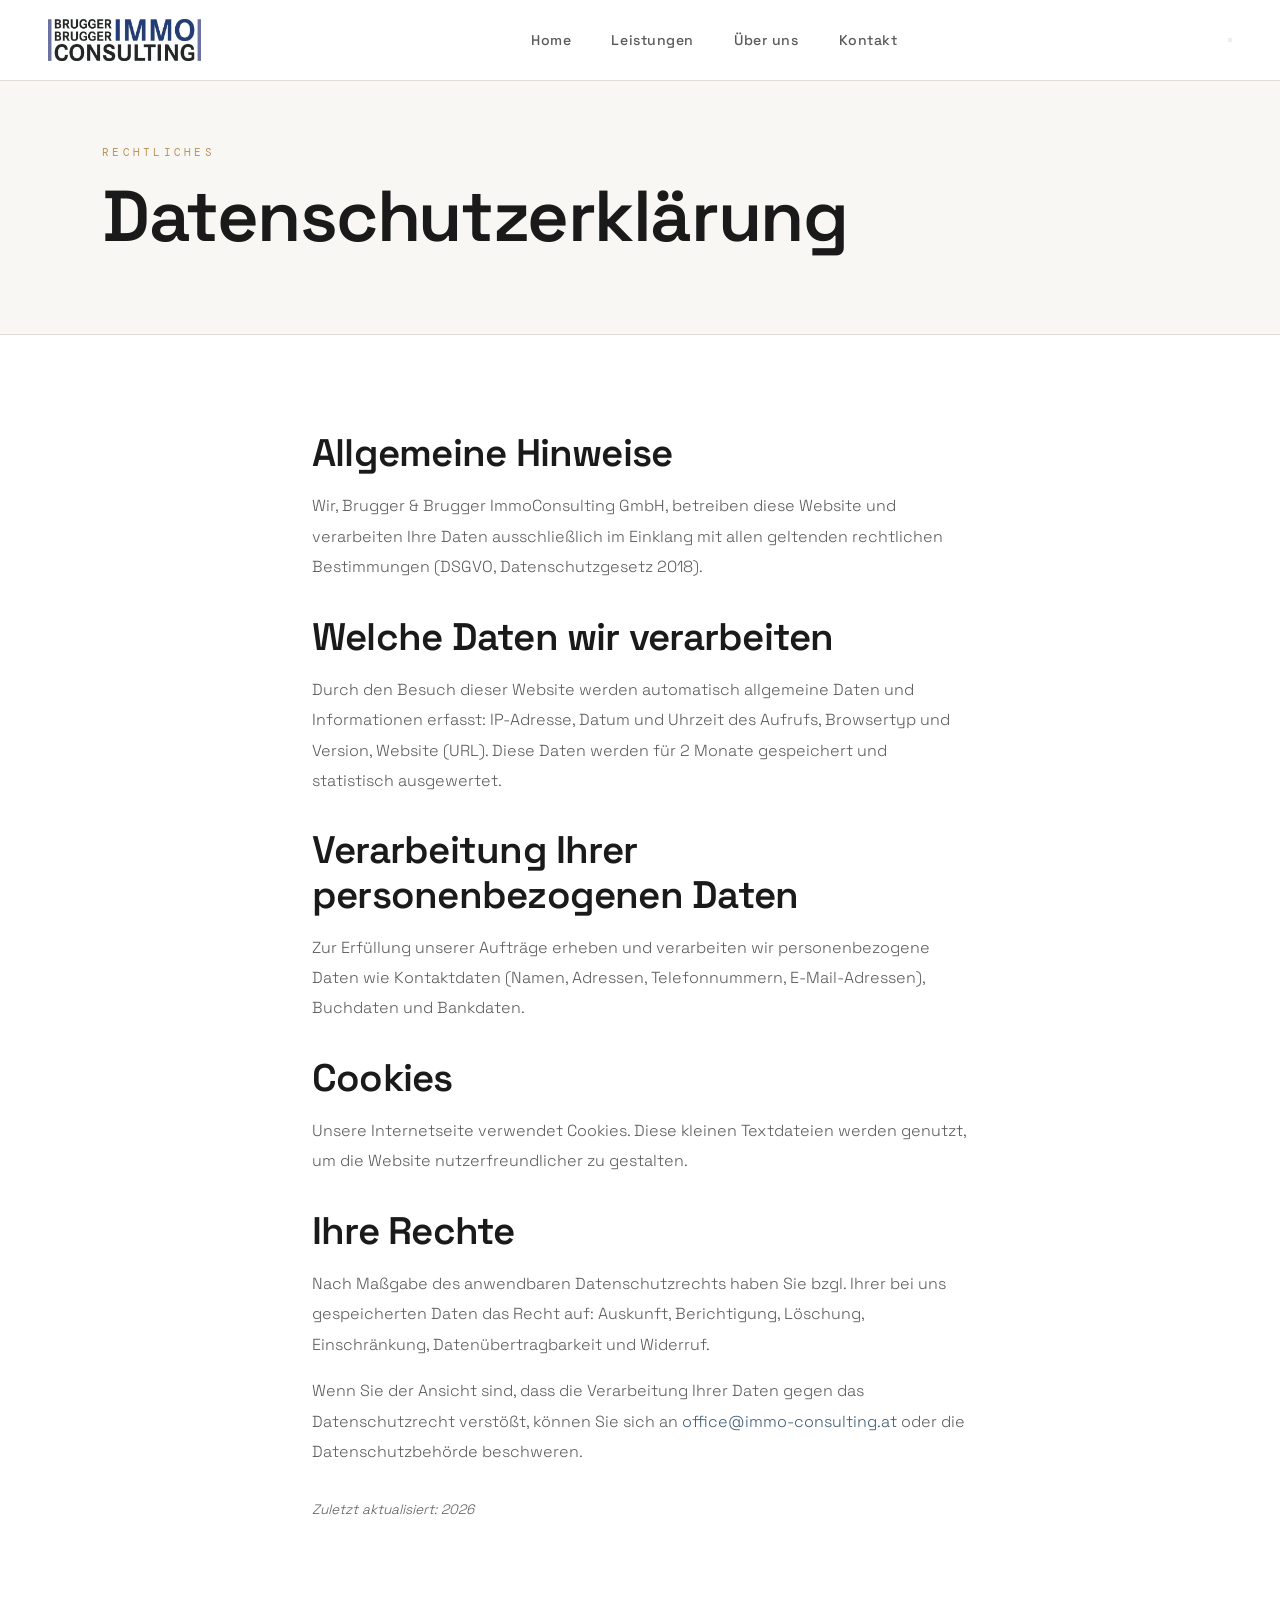
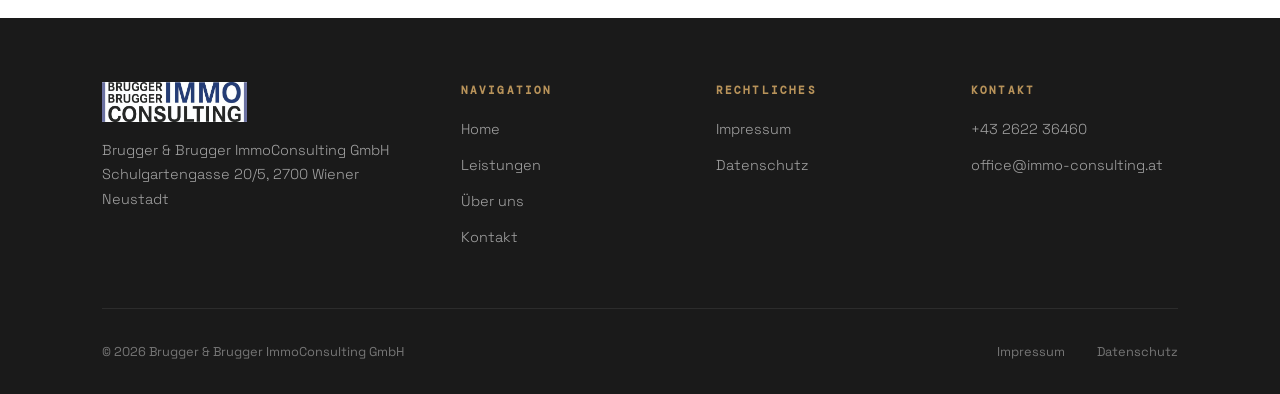
==== datenschutz.html @ 8d051830 "init: immo-consulting website - clean, organized, friendly design" ====
<!DOCTYPE html>
<html lang="de">
<head>
  <meta charset="UTF-8">
  <meta name="viewport" content="width=device-width, initial-scale=1.0">
  <title>Datenschutz — Immo-Consulting</title>
  <link rel="preconnect" href="https://fonts.googleapis.com">
  <link href="https://fonts.googleapis.com/css2?family=Space+Grotesk:wght@300;400;500;600;700&family=DM+Mono:wght@400;500&display=swap" rel="stylesheet">
  <link rel="stylesheet" href="css/style.css">
</head>
<body>

<nav class="nav">
  <a href="index.html" class="nav__logo"><img src="img/logo.jpg" alt="Immo-Consulting"></a>
  <ul class="nav__links">
    <li><a href="index.html">Home</a></li>
    <li><a href="leistungen.html">Leistungen</a></li>
    <li><a href="ueber-uns.html">Über uns</a></li>
    <li><a href="kontakt.html">Kontakt</a></li>
  </ul>
  <button class="nav__burger" aria-label="Menu"><span></span><span></span><span></span></button>
</nav>
<div class="nav__backdrop" id="navBackdrop"></div>

<header class="page-header">
  <div class="container">
    <div class="section__tag">Rechtliches</div>
    <h1>Datenschutzerklärung</h1>
  </div>
</header>

<section class="section">
  <div class="container" style="max-width: 720px;">

    <h2 style="margin-bottom:1rem;">Allgemeine Hinweise</h2>
    <p style="margin-bottom:2rem; line-height:1.9; font-weight:300;">
      Wir, Brugger & Brugger ImmoConsulting GmbH, betreiben diese Website und verarbeiten Ihre Daten ausschließlich im Einklang mit allen geltenden rechtlichen Bestimmungen (DSGVO, Datenschutzgesetz 2018).
    </p>

    <h2 style="margin-bottom:1rem;">Welche Daten wir verarbeiten</h2>
    <p style="margin-bottom:2rem; line-height:1.9; font-weight:300;">
      Durch den Besuch dieser Website werden automatisch allgemeine Daten und Informationen erfasst: IP-Adresse, Datum und Uhrzeit des Aufrufs, Browsertyp und Version, Website (URL). Diese Daten werden für 2 Monate gespeichert und statistisch ausgewertet.
    </p>

    <h2 style="margin-bottom:1rem;">Verarbeitung Ihrer personenbezogenen Daten</h2>
    <p style="margin-bottom:2rem; line-height:1.9; font-weight:300;">
      Zur Erfüllung unserer Aufträge erheben und verarbeiten wir personenbezogene Daten wie Kontaktdaten (Namen, Adressen, Telefonnummern, E-Mail-Adressen), Buchdaten und Bankdaten.
    </p>

    <h2 style="margin-bottom:1rem;">Cookies</h2>
    <p style="margin-bottom:2rem; line-height:1.9; font-weight:300;">
      Unsere Internetseite verwendet Cookies. Diese kleinen Textdateien werden genutzt, um die Website nutzerfreundlicher zu gestalten.
    </p>

    <h2 style="margin-bottom:1rem;">Ihre Rechte</h2>
    <p style="margin-bottom:1rem; line-height:1.9; font-weight:300;">
      Nach Maßgabe des anwendbaren Datenschutzrechts haben Sie bzgl. Ihrer bei uns gespeicherten Daten das Recht auf: Auskunft, Berichtigung, Löschung, Einschränkung, Datenübertragbarkeit und Widerruf.
    </p>
    <p style="margin-bottom:2rem; line-height:1.9; font-weight:300;">
      Wenn Sie der Ansicht sind, dass die Verarbeitung Ihrer Daten gegen das Datenschutzrecht verstößt, können Sie sich an <a href="mailto:office@immo-consulting.at" style="color:var(--slate);">office@immo-consulting.at</a> oder die Datenschutzbehörde beschweren.
    </p>

    <p style="color:var(--text-light); font-size:0.85rem; font-style:italic;">Zuletzt aktualisiert: 2026</p>
  </div>
</section>

<footer class="footer">
  <div class="container">
    <div class="footer__grid">
      <div class="footer__brand">
        <img src="img/logo.jpg" alt="" style="height:40px;margin-bottom:1rem;">
        <p>Brugger & Brugger ImmoConsulting GmbH<br>Schulgartengasse 20/5, 2700 Wiener Neustadt</p>
      </div>
      <div class="footer__col"><h4>Navigation</h4><ul>
        <li><a href="index.html">Home</a></li>
        <li><a href="leistungen.html">Leistungen</a></li>
        <li><a href="ueber-uns.html">Über uns</a></li>
        <li><a href="kontakt.html">Kontakt</a></li>
      </ul></div>
      <div class="footer__col"><h4>Rechtliches</h4><ul>
        <li><a href="impressum.html">Impressum</a></li>
        <li><a href="datenschutz.html">Datenschutz</a></li>
      </ul></div>
      <div class="footer__col"><h4>Kontakt</h4><ul>
        <li><a href="tel:+43262236460">+43 2622 36460</a></li>
        <li><a href="mailto:office@immo-consulting.at">office@immo-consulting.at</a></li>
      </ul></div>
    </div>
    <div class="footer__bottom">
      <span>© 2026 Brugger & Brugger ImmoConsulting GmbH</span>
      <div class="footer__legal"><a href="impressum.html">Impressum</a><a href="datenschutz.html">Datenschutz</a></div>
    </div>
  </div>
</footer>

<script>
  (function() {
    var burger = document.querySelector('.nav__burger');
    var closeBtn = document.querySelector('.nav__close');
    var backdrop = document.getElementById('navBackdrop');
    if (!burger) return;
    function closeMenu() { document.body.classList.remove('nav-open'); burger.classList.remove('toggle'); }
    function openMenu() { document.body.classList.add('nav-open'); burger.classList.add('toggle'); }
    burger.addEventListener('click', function() { if (document.body.classList.contains('nav-open')) closeMenu(); else openMenu(); });
    if (closeBtn) closeBtn.addEventListener('click', closeMenu);
    if (backdrop) backdrop.addEventListener('click', closeMenu);
    document.querySelectorAll('.nav__links a').forEach(function(link) { link.addEventListener('click', closeMenu); });
  })();
</script>

</body>
</html>
---- css/style.css ----
/* ============================================================
   Immo-Consulting — Clean, Friendly, Organised
   ============================================================ */

:root {
  --white: #ffffff;
  --offwhite: #f8f7f4;
  --cream: #f2f0eb;
  --slate: #3d5a73;
  --slate-dark: #2c4254;
  --slate-light: #5a7a96;
  --accent: #b8935a;
  --accent-dark: #9a7845;
  --text: #1a1a1a;
  --text-light: #5a5a5a;
  --border: #e2ddd5;
  --font: 'Space Grotesk', sans-serif;
  --font-mono: 'DM Mono', monospace;
}

* { margin: 0; padding: 0; box-sizing: border-box; }
html { scroll-behavior: smooth; }

body {
  font-family: var(--font);
  background: var(--white);
  color: var(--text);
  line-height: 1.65;
  overflow-x: hidden;
}

h1, h2, h3 { font-weight: 600; line-height: 1.15; letter-spacing: -0.02em; }
h1 { font-size: clamp(2.8rem, 6vw, 4.5rem); }
h2 { font-size: clamp(1.8rem, 3vw, 2.8rem); }
h3 { font-size: 1.15rem; }
p { color: var(--text-light); font-weight: 300; }
a { color: inherit; text-decoration: none; }
img { display: block; max-width: 100%; }

/* ---- LAYOUT ---- */
.container { max-width: 1140px; margin: 0 auto; padding: 0 2rem; }
.section { padding: 6rem 0; }
.section--light { background: var(--offwhite); }

/* ---- NAVIGATION ---- */
.nav {
  position: fixed;
  top: 0; left: 0; right: 0;
  z-index: 1000;
  padding: 1.2rem 3rem;
  display: flex;
  justify-content: space-between;
  align-items: center;
  background: rgba(255,255,255,0.95);
  backdrop-filter: blur(12px);
  border-bottom: 1px solid var(--border);
}

.nav__logo img { height: 42px; width: auto; }

.nav__links {
  display: flex;
  list-style: none;
  gap: 2.5rem;
  align-items: center;
}

.nav__links a {
  font-size: 0.88rem;
  font-weight: 500;
  letter-spacing: 0.04em;
  color: var(--text-light);
  transition: color 0.25s ease;
  position: relative;
}

.nav__links a:hover,
.nav__links a.active { color: var(--slate); }

.nav__links a::after {
  content: '';
  position: absolute;
  bottom: -4px; left: 0;
  width: 0; height: 1.5px;
  background: var(--accent);
  transition: width 0.25s ease;
}

.nav__links a:hover::after,
.nav__links a.active::after { width: 100%; }

/* ---- BUTTONS ---- */
.btn {
  display: inline-block;
  padding: 0.9rem 2rem;
  font-family: var(--font);
  font-size: 0.82rem;
  font-weight: 600;
  letter-spacing: 0.06em;
  text-transform: uppercase;
  cursor: pointer;
  border: none;
  border-radius: 3px;
  transition: all 0.25s ease;
  text-align: center;
}

.btn--primary { background: var(--slate); color: var(--white); }
.btn--primary:hover { background: var(--slate-dark); transform: translateY(-1px); }

.btn--outline { background: transparent; color: var(--text); border: 1.5px solid var(--border); }
.btn--outline:hover { border-color: var(--slate); color: var(--slate); }

.btn--outline.btn--dark { border-color: var(--slate); color: var(--slate); }
.btn--outline.btn--dark:hover { background: var(--slate); color: var(--white); }

/* ---- HERO ---- */
.hero {
  padding-top: 5rem;
  background: var(--offwhite);
  min-height: 90vh;
  display: flex;
  align-items: center;
}

.hero__inner {
  display: grid;
  grid-template-columns: 1fr 1fr;
  gap: 4rem;
  align-items: center;
  max-width: 1140px;
  margin: 0 auto;
  padding: 4rem 2rem;
}

.hero__tag {
  font-family: var(--font-mono);
  font-size: 0.72rem;
  letter-spacing: 0.25em;
  text-transform: uppercase;
  color: var(--accent);
  margin-bottom: 1.5rem;
}

.hero h1 { margin-bottom: 1.5rem; }
.hero h1 .accent { color: var(--slate); font-weight: 400; }

.hero__sub {
  font-size: 1.1rem;
  color: var(--text-light);
  max-width: 440px;
  margin-bottom: 2.5rem;
  font-weight: 300;
}

.hero__btns { display: flex; gap: 1rem; flex-wrap: wrap; }

.hero__image img {
  width: 100%;
  border-radius: 6px;
  box-shadow: 0 20px 60px rgba(0,0,0,0.1);
  object-fit: cover;
  aspect-ratio: 4/3;
}

/* ---- SECTION HEADERS ---- */
.section__tag {
  font-family: var(--font-mono);
  font-size: 0.68rem;
  letter-spacing: 0.3em;
  text-transform: uppercase;
  color: var(--accent);
  margin-bottom: 1rem;
}

.section__title { margin-bottom: 1rem; }
.section__desc { font-size: 1.05rem; max-width: 520px; font-weight: 300; margin-bottom: 3rem; }

/* ---- SERVICES GRID ---- */
.services-grid {
  display: grid;
  grid-template-columns: repeat(3, 1fr);
  gap: 1.5rem;
}

.service-card {
  background: var(--white);
  border: 1px solid var(--border);
  border-radius: 6px;
  padding: 2rem 1.8rem;
  transition: box-shadow 0.3s ease, transform 0.3s ease;
}

.service-card:hover {
  box-shadow: 0 8px 30px rgba(0,0,0,0.07);
  transform: translateY(-3px);
}

.service-card__icon {
  width: 44px; height: 44px;
  background: var(--offwhite);
  border-radius: 50%;
  display: flex;
  align-items: center;
  justify-content: center;
  margin-bottom: 1.2rem;
  font-size: 1.1rem;
  color: var(--slate);
}

.service-card h3 { margin-bottom: 0.6rem; color: var(--text); font-size: 1rem; }
.service-card p { font-size: 0.9rem; line-height: 1.7; }

/* ---- SPLIT SECTION ---- */
.split-section {
  display: grid;
  grid-template-columns: 1fr 1fr;
  gap: 5rem;
  align-items: center;
}

.split-section__image img {
  width: 100%;
  border-radius: 6px;
  box-shadow: 0 12px 40px rgba(0,0,0,0.08);
}

/* ---- HOURS CARD ---- */
.hours-card {
  background: var(--slate);
  border-radius: 10px;
  padding: 4rem;
  text-align: center;
  max-width: 600px;
  margin: 0 auto;
}

.hours-card .section__tag { color: rgba(255,255,255,0.6); }
.hours-card .section__title { color: var(--white); }

.hours-list { margin-top: 2rem; }

.hours-row {
  display: flex;
  justify-content: center;
  gap: 3rem;
  padding: 0.8rem 0;
  border-bottom: 1px solid rgba(255,255,255,0.1);
}

.hours-row:last-child { border-bottom: none; }

.hours-day {
  font-weight: 500;
  color: var(--white);
  min-width: 80px;
}

.hours-time {
  font-family: var(--font-mono);
  font-size: 0.9rem;
  color: rgba(255,255,255,0.8);
}

/* ---- CTA ---- */
.cta-section {
  background: var(--cream);
  text-align: center;
  padding: 7rem 2rem;
  border-top: 1px solid var(--border);
}

.cta-section h2 { margin-bottom: 1rem; }
.cta-section p { margin-bottom: 2rem; }

/* ---- FOOTER ---- */
.footer {
  background: var(--text);
  color: var(--white);
  padding: 4rem 0 2rem;
}

.footer__grid {
  display: grid;
  grid-template-columns: 1.5fr 1fr 1fr 1fr;
  gap: 3rem;
  margin-bottom: 3rem;
}

.footer__brand img { height: 36px; margin-bottom: 0.8rem; }
.footer__brand p { font-size: 0.9rem; color: rgba(255,255,255,0.6); font-weight: 300; line-height: 1.7; }

.footer__col h4 {
  font-family: var(--font-mono);
  font-size: 0.68rem;
  letter-spacing: 0.2em;
  text-transform: uppercase;
  color: var(--accent);
  margin-bottom: 1rem;
}

.footer__col ul { list-style: none; }
.footer__col li { margin-bottom: 0.6rem; }
.footer__col a { color: rgba(255,255,255,0.6); font-size: 0.9rem; font-weight: 300; transition: color 0.25s ease; }
.footer__col a:hover { color: var(--white); }

.footer__bottom {
  display: flex;
  justify-content: space-between;
  align-items: center;
  padding-top: 2rem;
  border-top: 1px solid rgba(255,255,255,0.08);
  font-size: 0.8rem;
  color: rgba(255,255,255,0.4);
}

.footer__legal { display: flex; gap: 2rem; }
.footer__legal a { color: rgba(255,255,255,0.4); font-size: 0.8rem; transition: color 0.25s ease; }
.footer__legal a:hover { color: var(--white); }

/* ---- PAGE HEADER ---- */
.page-header {
  padding: 9rem 0 4rem;
  background: var(--offwhite);
  border-bottom: 1px solid var(--border);
}

.page-header .section__tag { margin-bottom: 0.8rem; }
.page-header h1 { margin-bottom: 0.8rem; }
.page-header p { font-size: 1.05rem; max-width: 500px; }

/* ---- CONTACT PAGE ---- */
.contact-grid {
  display: grid;
  grid-template-columns: 1fr 1fr;
  gap: 4rem;
  align-items: start;
}

.contact-info__item { margin-bottom: 2rem; }
.contact-info__item h4 {
  font-family: var(--font-mono);
  font-size: 0.68rem;
  letter-spacing: 0.2em;
  text-transform: uppercase;
  color: var(--accent);
  margin-bottom: 0.4rem;
}
.contact-info__item p { font-size: 1.05rem; color: var(--text); font-weight: 400; }
.contact-info__item a { color: var(--slate); }

.form-group { display: flex; flex-direction: column; gap: 0.4rem; margin-bottom: 1rem; }
.form-group label {
  font-size: 0.82rem;
  font-weight: 500;
  color: var(--text);
}
.form-group input,
.form-group textarea {
  background: var(--offwhite);
  border: 1.5px solid var(--border);
  color: var(--text);
  font-family: var(--font);
  font-size: 0.95rem;
  padding: 0.8rem 1rem;
  border-radius: 4px;
  outline: none;
  resize: vertical;
  transition: border-color 0.25s ease;
}
.form-group input:focus,
.form-group textarea:focus { border-color: var(--slate); }
.form-group textarea { min-height: 130px; }

/* ---- MOBILE NAV ---- */
@media (max-width: 1024px) {
  .nav { padding: 1rem 1.5rem; }
  .nav__links {
    display: none;
    flex-direction: column;
    position: fixed;
    top: 0; left: 0; right: 0; bottom: 0;
    width: 100%; height: 100vh; height: 100dvh;
    background: #fff;
    padding: 5rem 2rem 2rem;
    gap: 0;
    z-index: 999;
    justify-content: flex-start;
    overflow-y: auto;
    opacity: 0;
    pointer-events: none;
    transition: opacity 0.3s ease;
  }

  body.nav-open .nav__links {
    opacity: 1;
    pointer-events: auto;
  }

  .nav__links a {
    font-size: 1.1rem;
    padding: 1rem 0;
    border-bottom: 1px solid var(--border);
    width: 100%;
    text-align: left;
    color: var(--text);
  }

  .nav__close {
    display: flex;
    position: fixed;
    top: 1.2rem; right: 1.5rem;
    width: 36px; height: 36px;
    z-index: 1001;
    background: none; border: none;
    cursor: pointer;
    align-items: center;
    justify-content: center;
    opacity: 0; pointer-events: none;
    transition: opacity 0.3s ease;
  }

  body.nav-open .nav__close { opacity: 1; pointer-events: auto; }

  .nav__close::before,
  .nav__close::after {
    content: '';
    position: absolute;
    width: 22px; height: 2px;
    background: var(--text);
  }
  .nav__close::before { transform: rotate(45deg); }
  .nav__close::after { transform: rotate(-45deg); }

  .nav__burger { display: flex; flex-direction: column; gap: 5px; z-index: 1002; background: none; border: none; cursor: pointer; padding: 4px; }
  .nav__burger span { width: 22px; height: 2px; background: var(--text); transition: all 0.3s ease; border-radius: 1px; }
  .nav__burger.toggle span:nth-child(1) { transform: rotate(45deg) translate(5px, 5px); }
  .nav__burger.toggle span:nth-child(2) { opacity: 0; }
  .nav__burger.toggle span:nth-child(3) { transform: rotate(-45deg) translate(5px, -5px); }
  body.nav-open .nav__burger { display: none; }

  .nav__backdrop {
    display: block;
    position: fixed; inset: 0;
    background: rgba(0,0,0,0);
    z-index: 998;
    pointer-events: none;
    transition: background 0.3s ease;
  }
  body.nav-open .nav__backdrop {
    background: rgba(0,0,0,0.4);
    pointer-events: auto;
  }

  .hero__inner { grid-template-columns: 1fr; gap: 2rem; padding: 6rem 2rem 3rem; }
  .hero__image { order: -1; }
  .split-section { grid-template-columns: 1fr; gap: 2rem; }
  .services-grid { grid-template-columns: 1fr; }
  .footer__grid { grid-template-columns: 1fr 1fr; gap: 2rem; }
  .footer__bottom { flex-direction: column; gap: 1rem; text-align: center; }
  body.nav-open { overflow: hidden; }
}

@media (max-width: 640px) {
  .footer__grid { grid-template-columns: 1fr; }
  .hours-card { padding: 2.5rem 1.5rem; }
  .hero__btns { flex-direction: column; }
}
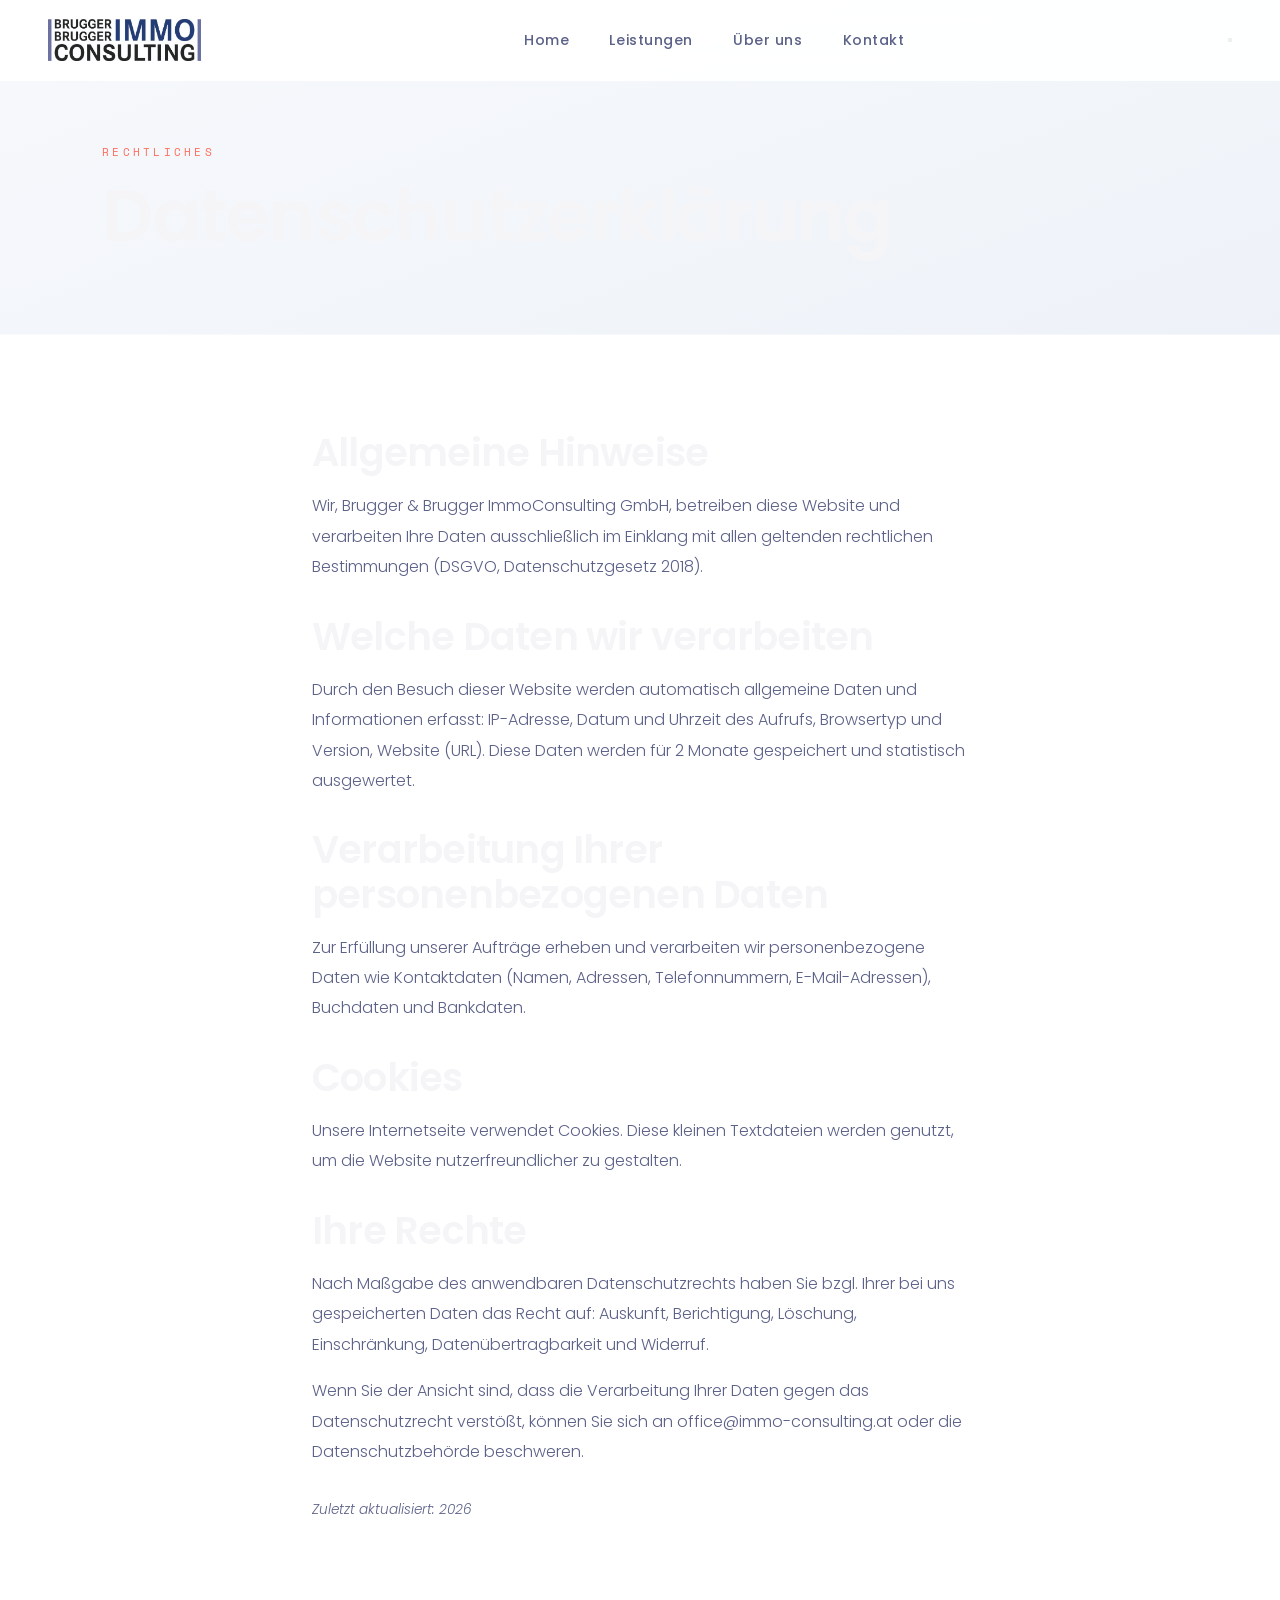
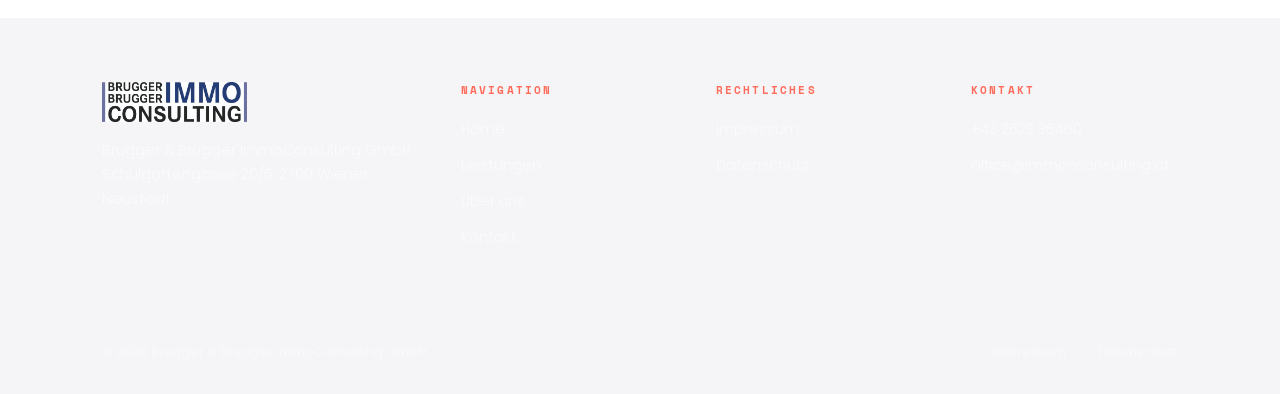
==== commit 2197c1be: "feat: new fresh color palette - coral/teal, Poppins font, fullscreen dark burger menu" ====
--- a/datenschutz.html
+++ b/datenschutz.html
@@ -5,7 +5,7 @@
   <meta name="viewport" content="width=device-width, initial-scale=1.0">
   <title>Datenschutz — Immo-Consulting</title>
   <link rel="preconnect" href="https://fonts.googleapis.com">
-  <link href="https://fonts.googleapis.com/css2?family=Space+Grotesk:wght@300;400;500;600;700&family=DM+Mono:wght@400;500&display=swap" rel="stylesheet">
+  <link href="https://fonts.googleapis.com/css2?family=Poppins:wght@300;400;500;600;700&family=Space+Mono:wght@400;500&display=swap" rel="stylesheet">
   <link rel="stylesheet" href="css/style.css">
 </head>
 <body>
--- a/css/style.css
+++ b/css/style.css
@@ -4,18 +4,19 @@
 
 :root {
   --white: #ffffff;
-  --offwhite: #f8f7f4;
-  --cream: #f2f0eb;
-  --slate: #3d5a73;
-  --slate-dark: #2c4254;
-  --slate-light: #5a7a96;
-  --accent: #b8935a;
-  --accent-dark: #9a7845;
-  --text: #1a1a1a;
-  --text-light: #5a5a5a;
-  --border: #e2ddd5;
-  --font: 'Space Grotesk', sans-serif;
-  --font-mono: 'DM Mono', monospace;
+  --offwhite: #f7f9fc;
+  --light: #eef2f8;
+  --coral: #ff6b5b;
+  --coral-dark: #e84f42;
+  --coral-dark: #ff6b5b;
+  --teal: #1db8a4;
+  --teal-dark: #159885;
+  --blue: #4a7ffc;
+  --text: #1a1a2e;
+  --text-light: #5c6188;
+  --border: #e4e8f0;
+  --font: 'Poppins', sans-serif;
+  --font-mono: 'Space Mono', monospace;
 }
 
 * { margin: 0; padding: 0; box-sizing: border-box; }
@@ -24,7 +25,7 @@
 body {
   font-family: var(--font);
   background: var(--white);
-  color: var(--text);
+  color: #f5f5f7;
   line-height: 1.65;
   overflow-x: hidden;
 }
@@ -40,7 +41,7 @@
 /* ---- LAYOUT ---- */
 .container { max-width: 1140px; margin: 0 auto; padding: 0 2rem; }
 .section { padding: 6rem 0; }
-.section--light { background: var(--offwhite); }
+.section--light { background: linear-gradient(160deg, #f7f9fc 0%, #eef2f8 100%); }
 
 /* ---- NAVIGATION ---- */
 .nav {
@@ -51,9 +52,9 @@
   display: flex;
   justify-content: space-between;
   align-items: center;
-  background: rgba(255,255,255,0.95);
+  background: rgba(255,255,255,0.92);
   backdrop-filter: blur(12px);
-  border-bottom: 1px solid var(--border);
+  border-bottom: 1px solid rgba(255,255,255,0.08);
 }
 
 .nav__logo img { height: 42px; width: auto; }
@@ -75,7 +76,7 @@
 }
 
 .nav__links a:hover,
-.nav__links a.active { color: var(--slate); }
+.nav__links a.active { color: var(--coral); }
 
 .nav__links a::after {
   content: '';
@@ -105,20 +106,20 @@
   text-align: center;
 }
 
-.btn--primary { background: var(--slate); color: var(--white); }
-.btn--primary:hover { background: var(--slate-dark); transform: translateY(-1px); }
-
-.btn--outline { background: transparent; color: var(--text); border: 1.5px solid var(--border); }
-.btn--outline:hover { border-color: var(--slate); color: var(--slate); }
-
-.btn--outline.btn--dark { border-color: var(--slate); color: var(--slate); }
-.btn--outline.btn--dark:hover { background: var(--slate); color: var(--white); }
+.btn--primary { background: var(--coral); color: #f5f5f7; }
+.btn--primary:hover { background: var(--coral-dark); transform: translateY(-1px); }
+
+.btn--outline { background: transparent; color: #f5f5f7; border: 1.5px solid rgba(255,255,255,0.2); }
+.btn--outline:hover { border-color: var(--coral); color: var(--coral); }
+
+.btn--outline.btn--dark { border-color: var(--coral); color: var(--coral); }
+.btn--outline.btn--dark:hover { background: var(--coral); color: #f5f5f7; }
 
 /* ---- HERO ---- */
 .hero {
   padding-top: 5rem;
-  background: var(--offwhite);
-  min-height: 90vh;
+  background: linear-gradient(160deg, #f7f9fc 0%, #eef2f8 100%);
+  min-height: 92vh;
   display: flex;
   align-items: center;
 }
@@ -138,12 +139,12 @@
   font-size: 0.72rem;
   letter-spacing: 0.25em;
   text-transform: uppercase;
-  color: var(--accent);
+  color: var(--coral);
   margin-bottom: 1.5rem;
 }
 
 .hero h1 { margin-bottom: 1.5rem; }
-.hero h1 .accent { color: var(--slate); font-weight: 400; }
+.hero h1 .accent { color: var(--coral); font-weight: 400; }
 
 .hero__sub {
   font-size: 1.1rem;
@@ -169,7 +170,7 @@
   font-size: 0.68rem;
   letter-spacing: 0.3em;
   text-transform: uppercase;
-  color: var(--accent);
+  color: var(--coral);
   margin-bottom: 1rem;
 }
 
@@ -198,17 +199,17 @@
 
 .service-card__icon {
   width: 44px; height: 44px;
-  background: var(--offwhite);
+  background: linear-gradient(160deg, #f7f9fc 0%, #eef2f8 100%);
   border-radius: 50%;
   display: flex;
   align-items: center;
   justify-content: center;
   margin-bottom: 1.2rem;
   font-size: 1.1rem;
-  color: var(--slate);
-}
-
-.service-card h3 { margin-bottom: 0.6rem; color: var(--text); font-size: 1rem; }
+  color: var(--coral);
+}
+
+.service-card h3 { margin-bottom: 0.6rem; color: #f5f5f7; font-size: 1rem; }
 .service-card p { font-size: 0.9rem; line-height: 1.7; }
 
 /* ---- SPLIT SECTION ---- */
@@ -227,7 +228,7 @@
 
 /* ---- HOURS CARD ---- */
 .hours-card {
-  background: var(--slate);
+  background: var(--coral);
   border-radius: 10px;
   padding: 4rem;
   text-align: center;
@@ -236,7 +237,7 @@
 }
 
 .hours-card .section__tag { color: rgba(255,255,255,0.6); }
-.hours-card .section__title { color: var(--white); }
+.hours-card .section__title { color: #f5f5f7; }
 
 .hours-list { margin-top: 2rem; }
 
@@ -252,7 +253,7 @@
 
 .hours-day {
   font-weight: 500;
-  color: var(--white);
+  color: #f5f5f7;
   min-width: 80px;
 }
 
@@ -275,8 +276,8 @@
 
 /* ---- FOOTER ---- */
 .footer {
-  background: var(--text);
-  color: var(--white);
+  background: #f5f5f7;
+  color: #f5f5f7;
   padding: 4rem 0 2rem;
 }
 
@@ -295,14 +296,14 @@
   font-size: 0.68rem;
   letter-spacing: 0.2em;
   text-transform: uppercase;
-  color: var(--accent);
+  color: var(--coral);
   margin-bottom: 1rem;
 }
 
 .footer__col ul { list-style: none; }
 .footer__col li { margin-bottom: 0.6rem; }
 .footer__col a { color: rgba(255,255,255,0.6); font-size: 0.9rem; font-weight: 300; transition: color 0.25s ease; }
-.footer__col a:hover { color: var(--white); }
+.footer__col a:hover { color: #f5f5f7; }
 
 .footer__bottom {
   display: flex;
@@ -316,13 +317,13 @@
 
 .footer__legal { display: flex; gap: 2rem; }
 .footer__legal a { color: rgba(255,255,255,0.4); font-size: 0.8rem; transition: color 0.25s ease; }
-.footer__legal a:hover { color: var(--white); }
+.footer__legal a:hover { color: #f5f5f7; }
 
 /* ---- PAGE HEADER ---- */
 .page-header {
   padding: 9rem 0 4rem;
-  background: var(--offwhite);
-  border-bottom: 1px solid var(--border);
+  background: linear-gradient(160deg, #f7f9fc 0%, #eef2f8 100%);
+  border-bottom: 1px solid rgba(255,255,255,0.08);
 }
 
 .page-header .section__tag { margin-bottom: 0.8rem; }
@@ -343,23 +344,23 @@
   font-size: 0.68rem;
   letter-spacing: 0.2em;
   text-transform: uppercase;
-  color: var(--accent);
+  color: var(--coral);
   margin-bottom: 0.4rem;
 }
-.contact-info__item p { font-size: 1.05rem; color: var(--text); font-weight: 400; }
-.contact-info__item a { color: var(--slate); }
+.contact-info__item p { font-size: 1.05rem; color: #f5f5f7; font-weight: 400; }
+.contact-info__item a { color: var(--coral); }
 
 .form-group { display: flex; flex-direction: column; gap: 0.4rem; margin-bottom: 1rem; }
 .form-group label {
   font-size: 0.82rem;
   font-weight: 500;
-  color: var(--text);
+  color: #f5f5f7;
 }
 .form-group input,
 .form-group textarea {
-  background: var(--offwhite);
-  border: 1.5px solid var(--border);
-  color: var(--text);
+  background: linear-gradient(160deg, #f7f9fc 0%, #eef2f8 100%);
+  border: 1.5px solid rgba(255,255,255,0.2);
+  color: #f5f5f7;
   font-family: var(--font);
   font-size: 0.95rem;
   padding: 0.8rem 1rem;
@@ -369,10 +370,199 @@
   transition: border-color 0.25s ease;
 }
 .form-group input:focus,
-.form-group textarea:focus { border-color: var(--slate); }
+.form-group textarea:focus { border-color: var(--coral); }
 .form-group textarea { min-height: 130px; }
 
 /* ---- MOBILE NAV ---- */
+
+
+/* ---- MODERN HOVER EFFECTS ---- */
+.service-card {
+  transition: box-shadow 0.4s cubic-bezier(0.25, 0.46, 0.45, 0.94),
+              transform 0.4s cubic-bezier(0.25, 0.46, 0.45, 0.94),
+              background 0.3s ease;
+  cursor: default;
+}
+
+.service-card:hover {
+  transform: translateY(-6px);
+  box-shadow: 0 20px 50px rgba(61, 90, 115, 0.12);
+}
+
+.service-card:hover .service-card__icon {
+  transform: scale(1.1) rotate(5deg);
+  background: var(--coral);
+  color: #f5f5f7;
+}
+
+.service-card__icon {
+  transition: transform 0.4s cubic-bezier(0.34, 1.56, 0.64, 1),
+              background 0.3s ease,
+              color 0.3s ease;
+}
+
+.service-card h3 {
+  transition: color 0.25s ease;
+}
+
+.service-card:hover h3 {
+  color: var(--coral);
+}
+
+/* Team cards */
+.team-card {
+  transition: transform 0.4s cubic-bezier(0.25, 0.46, 0.45, 0.94),
+              box-shadow 0.4s ease;
+  cursor: default;
+}
+
+.team-card:hover {
+  transform: translateY(-4px);
+  box-shadow: 0 12px 40px rgba(0,0,0,0.08);
+}
+
+.team-card__avatar {
+  transition: transform 0.4s cubic-bezier(0.34, 1.56, 0.64, 1);
+}
+
+.team-card:hover .team-card__avatar {
+  transform: scale(1.05);
+}
+
+/* Image hover */
+.hero__image img,
+.split-section__image img {
+  transition: transform 0.6s cubic-bezier(0.25, 0.46, 0.45, 0.94),
+              box-shadow 0.6s ease;
+}
+
+.hero__image img:hover,
+.split-section__image img:hover {
+  transform: scale(1.02);
+  box-shadow: 0 30px 80px rgba(0,0,0,0.15);
+}
+
+/* Button hover */
+.btn {
+  position: relative;
+  overflow: hidden;
+}
+
+.btn::after {
+  content: '';
+  position: absolute;
+  inset: 0;
+  background: rgba(255,255,255,0);
+  transition: background 0.3s ease;
+}
+
+.btn:hover::after {
+  background: rgba(255,255,255,0.08);
+}
+
+/* Nav links subtle animation */
+.nav__links a {
+  transition: color 0.25s ease;
+}
+
+/* Hours card hover */
+.hours-card {
+  transition: transform 0.4s cubic-bezier(0.25, 0.46, 0.45, 0.94),
+              box-shadow 0.4s ease;
+}
+
+.hours-card:hover {
+  transform: translateY(-4px);
+  box-shadow: 0 20px 60px rgba(44, 66, 84, 0.2);
+}
+
+/* Footer links */
+.footer__col a,
+.footer__legal a {
+  transition: color 0.25s ease, padding-left 0.25s ease;
+}
+
+.footer__col a:hover,
+.footer__legal a:hover {
+  padding-left: 4px;
+}
+
+/* Page entrance animation */
+@keyframes fadeInUp {
+  from { opacity: 0; transform: translateY(30px); }
+  to   { opacity: 1; transform: translateY(0); }
+}
+
+.hero__content > * {
+  animation: fadeInUp 0.8s ease-out backwards;
+}
+
+.hero__content > *:nth-child(1) { animation-delay: 0.1s; }
+.hero__content > *:nth-child(2) { animation-delay: 0.25s; }
+.hero__content > *:nth-child(3) { animation-delay: 0.4s; }
+.hero__content > *:nth-child(4) { animation-delay: 0.55s; }
+
+@keyframes fadeIn {
+  from { opacity: 0; }
+  to   { opacity: 1; }
+}
+
+.hero__image img {
+  animation: fadeIn 1.2s ease-out 0.3s backwards;
+}
+
+.section {
+  animation: fadeInUp 0.8s ease-out;
+}
+
+/* Divider line animation on scroll */
+.service-card {
+  position: relative;
+  overflow: hidden;
+}
+
+.service-card::before {
+  content: '';
+  position: absolute;
+  top: 0; left: 0;
+  width: 100%; height: 3px;
+  background: linear-gradient(90deg, var(--coral), var(--teal));
+  transform: scaleX(0);
+  transform-origin: left;
+  transition: transform 0.5s cubic-bezier(0.25, 0.46, 0.45, 0.94);
+}
+
+.service-card:hover::before {
+  transform: scaleX(1);
+}
+
+/* Input focus glow */
+.form-group input:focus,
+.form-group textarea:focus {
+  box-shadow: 0 0 0 3px rgba(61, 90, 115, 0.1);
+  border-color: var(--coral);
+}
+
+
+
+
+@keyframes fadeInUp {
+  from { opacity: 0; transform: translateY(30px); }
+  to   { opacity: 1; transform: translateY(0); }
+}
+.service-card {
+  animation: fadeInUp 0.6s ease-out backwards;
+}
+.service-card:nth-child(1) { animation-delay: 0.05s; }
+.service-card:nth-child(2) { animation-delay: 0.12s; }
+.service-card:nth-child(3) { animation-delay: 0.19s; }
+.service-card:nth-child(4) { animation-delay: 0.26s; }
+.service-card:nth-child(5) { animation-delay: 0.33s; }
+.service-card:nth-child(6) { animation-delay: 0.40s; }
+.service-card:nth-child(7) { animation-delay: 0.47s; }
+.service-card:nth-child(8) { animation-delay: 0.54s; }
+
+
 @media (max-width: 1024px) {
   .nav { padding: 1rem 1.5rem; }
   .nav__links {
@@ -381,7 +571,7 @@
     position: fixed;
     top: 0; left: 0; right: 0; bottom: 0;
     width: 100%; height: 100vh; height: 100dvh;
-    background: #fff;
+    background: #000;
     padding: 5rem 2rem 2rem;
     gap: 0;
     z-index: 999;
@@ -393,6 +583,7 @@
   }
 
   body.nav-open .nav__links {
+    display: flex !important;
     opacity: 1;
     pointer-events: auto;
   }
@@ -400,10 +591,10 @@
   .nav__links a {
     font-size: 1.1rem;
     padding: 1rem 0;
-    border-bottom: 1px solid var(--border);
+    border-bottom: 1px solid rgba(255,255,255,0.08);
     width: 100%;
     text-align: left;
-    color: var(--text);
+    color: #f5f5f7;
   }
 
   .nav__close {
@@ -427,13 +618,13 @@
     content: '';
     position: absolute;
     width: 22px; height: 2px;
-    background: var(--text);
+    background: #f5f5f7;
   }
   .nav__close::before { transform: rotate(45deg); }
   .nav__close::after { transform: rotate(-45deg); }
 
   .nav__burger { display: flex; flex-direction: column; gap: 5px; z-index: 1002; background: none; border: none; cursor: pointer; padding: 4px; }
-  .nav__burger span { width: 22px; height: 2px; background: var(--text); transition: all 0.3s ease; border-radius: 1px; }
+  .nav__burger span { width: 22px; height: 2px; background: #f5f5f7; transition: all 0.3s ease; border-radius: 1px; }
   .nav__burger.toggle span:nth-child(1) { transform: rotate(45deg) translate(5px, 5px); }
   .nav__burger.toggle span:nth-child(2) { opacity: 0; }
   .nav__burger.toggle span:nth-child(3) { transform: rotate(-45deg) translate(5px, -5px); }
@@ -448,7 +639,7 @@
     transition: background 0.3s ease;
   }
   body.nav-open .nav__backdrop {
-    background: rgba(0,0,0,0.4);
+    background: rgba(0,0,0,0.6);
     pointer-events: auto;
   }
 
